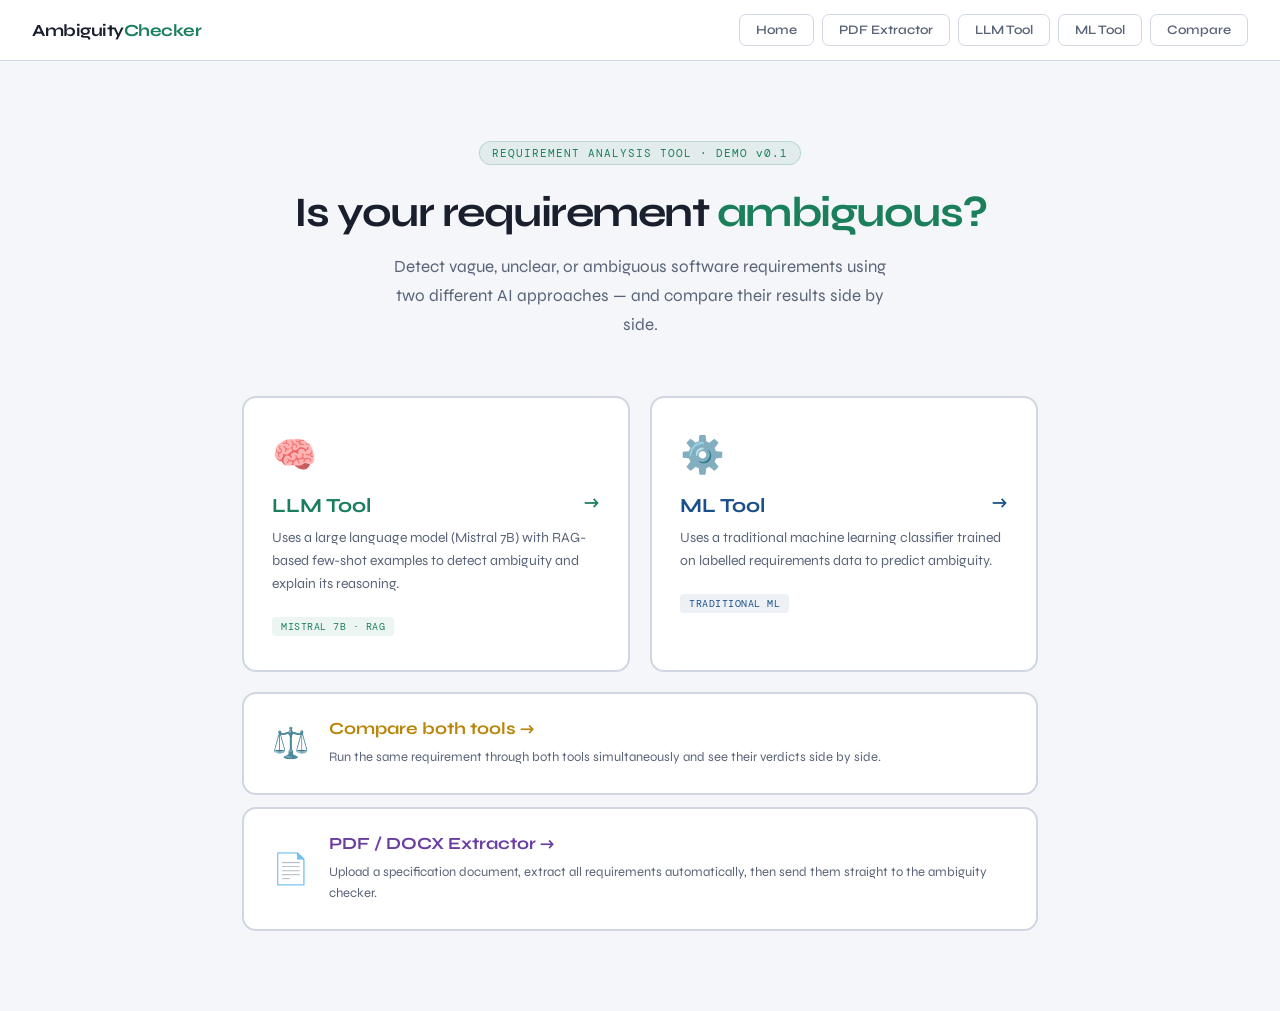
==== frontend/index.html @ d71d9131 "Initial commit: Add backend, frontend, requirements, and gitignore" ====
<!DOCTYPE html>
<html lang="en">
<head>
  <meta charset="UTF-8">
  <meta name="viewport" content="width=device-width, initial-scale=1.0">
  <title>Requirement Ambiguity Checker</title>
  <link href="https://fonts.googleapis.com/css2?family=DM+Mono:wght@400;500&family=Syne:wght@400;600;700&display=swap" rel="stylesheet">
  <link rel="stylesheet" href="style.css">
</head>
<body>

<!-- ═══════════════════════════════════════════════════
     NAV
════════════════════════════════════════════════════ -->
<nav>
  <div class="nav-brand" onclick="goTo('home')">Ambiguity<span>Checker</span></div>
  <div class="nav-links">
    <button class="nav-btn" id="nav-home"     onclick="goTo('home')">Home</button>
    <button class="nav-btn" id="nav-pipeline" onclick="goTo('pipeline')">PDF Extractor</button>
    <button class="nav-btn" id="nav-llm"      onclick="goTo('llm')">LLM Tool</button>
    <button class="nav-btn" id="nav-ml"       onclick="goTo('ml')">ML Tool</button>
    <button class="nav-btn" id="nav-compare"  onclick="goTo('compare')">Compare</button>
  </div>
</nav>

<!-- ═══════════════════════════════════════════════════
     HOME PAGE
════════════════════════════════════════════════════ -->
<div class="page active" id="page-home">
  <div class="home-wrap">
    <div class="home-badge">REQUIREMENT ANALYSIS TOOL · DEMO v0.1</div>
    <h1 class="home-title">Is your requirement <span>ambiguous?</span></h1>
    <p class="home-sub">Detect vague, unclear, or ambiguous software requirements using two different AI approaches — and compare their results side by side.</p>

    <div class="tool-cards">
      <div class="tool-card llm-card" onclick="goTo('llm')">
        <div class="card-icon">🧠</div>
        <div class="card-title">LLM Tool <span class="card-arrow">→</span></div>
        <p class="card-desc">Uses a large language model (Mistral 7B) with RAG-based few-shot examples to detect ambiguity and explain its reasoning.</p>
        <span class="card-tag">MISTRAL 7B · RAG</span>
      </div>
      <div class="tool-card ml-card" onclick="goTo('ml')">
        <div class="card-icon">⚙️</div>
        <div class="card-title">ML Tool <span class="card-arrow">→</span></div>
        <p class="card-desc">Uses a traditional machine learning classifier trained on labelled requirements data to predict ambiguity.</p>
        <span class="card-tag">TRADITIONAL ML</span>
      </div>
    </div>

    <div class="compare-card" onclick="goTo('compare')">
      <div class="compare-icon">⚖️</div>
      <div class="compare-text">
        <div class="card-title">Compare both tools →</div>
        <p class="card-desc">Run the same requirement through both tools simultaneously and see their verdicts side by side.</p>
      </div>
    </div>

    <div class="compare-card pipeline-home-card" onclick="goTo('pipeline')" style="margin-top:12px">
      <div class="compare-icon">📄</div>
      <div class="compare-text">
        <div class="card-title" style="color:var(--pipeline)">PDF / DOCX Extractor →</div>
        <p class="card-desc">Upload a specification document, extract all requirements automatically, then send them straight to the ambiguity checker.</p>
      </div>
    </div>
  </div>
</div>

<!-- ═══════════════════════════════════════════════════
     LLM TOOL PAGE
════════════════════════════════════════════════════ -->
<div class="page" id="page-llm">
  <div class="tool-wrap">
    <div class="tool-header">
      <div class="tool-title">
        🧠 LLM Tool
        <span class="tool-badge llm-badge">MISTRAL 7B · RAG</span>
      </div>
    </div>

    <div class="stats-row">
      <div class="stat-card"><div class="stat-label">Total checked</div><div class="stat-value" id="llm-stat-total">0</div></div>
      <div class="stat-card"><div class="stat-label">Ambiguous</div><div class="stat-value red" id="llm-stat-amb">0</div></div>
      <div class="stat-card"><div class="stat-label">Clear</div><div class="stat-value green" id="llm-stat-clear">0</div></div>
    </div>

    <div class="tabs">
      <button class="tab active" onclick="switchTab('llm','single')">// single check</button>
      <button class="tab"        onclick="switchTab('llm','batch')">// batch CSV</button>
    </div>

    <!-- Single -->
    <div id="llm-tab-single" class="tab-content active">
      <div class="main-grid">
        <div>
          <div class="panel">
            <div class="panel-header">// input requirement</div>
            <div class="input-area">
              <textarea id="llm-input" placeholder="e.g. The system should respond quickly to user inputs..."></textarea>
              <div class="btn-row">
                <button class="btn-primary" id="llm-check-btn" onclick="checkTool('llm')">Analyse</button>
                <button class="btn-secondary" onclick="clearTool('llm')">Clear</button>
              </div>
              <div class="hint">Ctrl+Enter to analyse</div>
            </div>
            <div class="loading-state" id="llm-loading"><span class="spinner"></span>Analysing with LLM...</div>
            <div class="error-msg"  id="llm-error"></div>
            <div class="result-box" id="llm-result"></div>
          </div>
        </div>
        <div class="panel">
          <div class="panel-header">// history</div>
          <div class="history-list" id="llm-history"><div class="empty-state">No checks yet.</div></div>
        </div>
      </div>
    </div>

    <!-- Batch -->
    <div id="llm-tab-batch" class="tab-content">
      <div class="panel">
        <div class="panel-header">// batch CSV analysis</div>
        <div class="drop-zone" id="llm-drop" onclick="document.getElementById('llm-csv-input').click()">
          <div class="drop-title">📄 Drop CSV file here</div>
          <div class="drop-sub">or click to browse</div>
          <input type="file" id="llm-csv-input" accept=".csv" style="display:none" onchange="handleCSV('llm', this.files[0])">
        </div>
        <div class="column-picker" id="llm-picker">
          <div class="picker-label">Select requirements column</div>
          <div class="picker-row">
            <select id="llm-col-select"></select>
            <button class="btn-primary" style="flex:0 0 auto" onclick="startBatch('llm')">Run batch</button>
            <button class="btn-secondary" onclick="resetCSV('llm')">Reset</button>
          </div>
        </div>
        <div class="csv-preview" id="llm-csv-preview"></div>
        <div class="error-msg"   id="llm-batch-error"></div>
        <div class="progress-wrap" id="llm-progress">
          <div class="progress-label"><span id="llm-prog-text">Processing...</span><span id="llm-prog-count">0/0</span></div>
          <div class="progress-track"><div class="progress-fill" id="llm-prog-fill"></div></div>
        </div>
        <div class="export-row" id="llm-export-row">
          <button class="btn-export" onclick="exportCSV('llm')">Export results CSV</button>
        </div>
        <div class="table-wrap" id="llm-table-wrap">
          <table class="results-table">
            <thead><tr><th>#</th><th>Requirement</th><th>Verdict</th><th>Confidence</th><th>Explanation</th></tr></thead>
            <tbody id="llm-tbody"></tbody>
          </table>
        </div>
      </div>
    </div>
  </div>
</div>

<!-- ═══════════════════════════════════════════════════
     ML TOOL PAGE
════════════════════════════════════════════════════ -->
<div class="page" id="page-ml">
  <div class="tool-wrap">
    <div class="tool-header">
      <div class="tool-title">
        ⚙️ ML Tool
        <span class="tool-badge ml-badge">TRADITIONAL ML</span>
      </div>
    </div>

    <div class="stats-row">
      <div class="stat-card"><div class="stat-label">Total checked</div><div class="stat-value" id="ml-stat-total">0</div></div>
      <div class="stat-card"><div class="stat-label">Ambiguous</div><div class="stat-value red" id="ml-stat-amb">0</div></div>
      <div class="stat-card"><div class="stat-label">Clear</div><div class="stat-value blue" id="ml-stat-clear">0</div></div>
    </div>

    <div class="tabs">
      <button class="tab active" onclick="switchTab('ml','single')">// single check</button>
      <button class="tab"        onclick="switchTab('ml','batch')">// batch CSV</button>
    </div>

    <!-- Single -->
    <div id="ml-tab-single" class="tab-content active">
      <div class="main-grid">
        <div>
          <div class="panel">
            <div class="panel-header">// input requirement</div>
            <div class="input-area">
              <textarea id="ml-input" placeholder="e.g. The system should respond quickly to user inputs..."></textarea>
              <div class="btn-row">
                <button class="btn-primary ml" id="ml-check-btn" onclick="checkTool('ml')">Analyse</button>
                <button class="btn-secondary" onclick="clearTool('ml')">Clear</button>
              </div>
              <div class="hint">Ctrl+Enter to analyse</div>
            </div>
            <div class="loading-state" id="ml-loading"><span class="spinner ml"></span>Analysing with ML model...</div>
            <div class="error-msg"  id="ml-error"></div>
            <div class="result-box" id="ml-result"></div>
          </div>
        </div>
        <div class="panel">
          <div class="panel-header">// history</div>
          <div class="history-list" id="ml-history"><div class="empty-state">No checks yet.</div></div>
        </div>
      </div>
    </div>

    <!-- Batch -->
    <div id="ml-tab-batch" class="tab-content">
      <div class="panel">
        <div class="panel-header">// batch CSV analysis</div>
        <div class="drop-zone ml-drop" id="ml-drop" onclick="document.getElementById('ml-csv-input').click()">
          <div class="drop-title">📄 Drop CSV file here</div>
          <div class="drop-sub">or click to browse</div>
          <input type="file" id="ml-csv-input" accept=".csv" style="display:none" onchange="handleCSV('ml', this.files[0])">
        </div>
        <div class="column-picker" id="ml-picker">
          <div class="picker-label">Select requirements column</div>
          <div class="picker-row">
            <select id="ml-col-select"></select>
            <button class="btn-primary ml" style="flex:0 0 auto" onclick="startBatch('ml')">Run batch</button>
            <button class="btn-secondary" onclick="resetCSV('ml')">Reset</button>
          </div>
        </div>
        <div class="csv-preview" id="ml-csv-preview"></div>
        <div class="error-msg"   id="ml-batch-error"></div>
        <div class="progress-wrap" id="ml-progress">
          <div class="progress-label"><span id="ml-prog-text">Processing...</span><span id="ml-prog-count">0/0</span></div>
          <div class="progress-track"><div class="progress-fill ml" id="ml-prog-fill"></div></div>
        </div>
        <div class="export-row" id="ml-export-row">
          <button class="btn-export" onclick="exportCSV('ml')">Export results CSV</button>
        </div>
        <div class="table-wrap" id="ml-table-wrap">
          <table class="results-table">
            <thead><tr><th>#</th><th>Requirement</th><th>Verdict</th><th>Confidence</th><th>Explanation</th></tr></thead>
            <tbody id="ml-tbody"></tbody>
          </table>
        </div>
      </div>
    </div>
  </div>
</div>

<!-- ═══════════════════════════════════════════════════
     COMPARE PAGE
════════════════════════════════════════════════════ -->
<div class="page" id="page-compare">
  <div class="compare-wrap">
    <div class="compare-header">
      <div class="compare-title">⚖️ Compare Tools</div>
      <div class="compare-sub">Run the same requirement through both tools and see results side by side.</div>
    </div>

    <!-- Tabs -->
    <div class="tabs">
      <button class="tab active" onclick="switchCompareTab('single')">// single check</button>
      <button class="tab"        onclick="switchCompareTab('batch')">// batch CSV</button>
    </div>

    <!-- Single tab -->
    <div id="compare-tab-single" class="tab-content active">
      <div class="compare-input-box">
        <textarea id="compare-input" placeholder="Type a requirement to analyse with both tools..."></textarea>
        <div class="btn-row" style="margin-top:12px">
          <button class="btn-primary" id="compare-btn" onclick="runCompare()" style="max-width:200px">Run both tools</button>
          <button class="btn-secondary" onclick="clearCompare()">Clear</button>
        </div>
      </div>

      <div class="agree-badge" id="agree-badge"></div>

      <div class="compare-grid">
        <div class="compare-panel llm-panel">
          <div class="compare-panel-header">
            <span>🧠</span>
            <span class="compare-panel-title llm">LLM Tool</span>
            <span class="tool-badge llm-badge" style="margin-left:auto">MISTRAL 7B</span>
          </div>
          <div class="compare-result" id="compare-llm-result">
            <div class="compare-empty">Result will appear here</div>
          </div>
        </div>
        <div class="compare-panel ml-panel">
          <div class="compare-panel-header">
            <span>⚙️</span>
            <span class="compare-panel-title ml">ML Tool</span>
            <span class="tool-badge ml-badge" style="margin-left:auto">TRADITIONAL ML</span>
          </div>
          <div class="compare-result" id="compare-ml-result">
            <div class="compare-empty">Result will appear here</div>
          </div>
        </div>
      </div>
    </div>

    <!-- Batch tab -->
    <div id="compare-tab-batch" class="tab-content">
      <div class="panel">
        <div class="panel-header">// batch CSV — both tools</div>

        <div class="drop-zone" id="compare-drop" onclick="document.getElementById('compare-csv-input').click()">
          <div class="drop-title">📄 Drop CSV file here</div>
          <div class="drop-sub">Each row will be analysed by both LLM and ML tool simultaneously</div>
          <input type="file" id="compare-csv-input" accept=".csv" style="display:none" onchange="handleCompareCSV(this.files[0])">
        </div>

        <div class="column-picker" id="compare-picker">
          <div class="picker-label">Select requirements column</div>
          <div class="picker-row">
            <select id="compare-col-select"></select>
            <button class="btn-primary" style="flex:0 0 auto" onclick="startCompareBatch()">Run batch</button>
            <button class="btn-secondary" onclick="resetCompareCSV()">Reset</button>
          </div>
        </div>

        <div class="csv-preview" id="compare-csv-preview"></div>
        <div class="error-msg"   id="compare-batch-error"></div>

        <div class="progress-wrap" id="compare-progress">
          <div class="progress-label">
            <span id="compare-prog-text">Processing...</span>
            <span id="compare-prog-count">0/0</span>
          </div>
          <div class="progress-track"><div class="progress-fill" id="compare-prog-fill"></div></div>
        </div>

        <div class="export-row" id="compare-export-row">
          <button class="btn-export" onclick="exportCompareCSV()">Export comparison CSV</button>
        </div>

        <div class="table-wrap" id="compare-table-wrap">
          <table class="results-table">
            <thead>
              <tr>
                <th>#</th>
                <th>Requirement</th>
                <th>🧠 LLM Verdict</th>
                <th>LLM Conf.</th>
                <th>⚙️ ML Verdict</th>
                <th>ML Conf.</th>
                <th>Agreement</th>
              </tr>
            </thead>
            <tbody id="compare-tbody"></tbody>
          </table>
        </div>
      </div>
    </div>

  </div>
</div>

<!-- ═══════════════════════════════════════════════════
     PIPELINE PAGE
════════════════════════════════════════════════════ -->
<div class="page" id="page-pipeline">
  <div class="tool-wrap">

    <div class="tool-header">
      <div class="tool-title">
        📄 PDF Extractor
        <span class="tool-badge pipeline-badge">PDF · DOCX</span>
      </div>
      <div class="tool-sub">Upload a specification document — the tool extracts all sentences and identifies which are requirements. Send them directly to the ambiguity checker.</div>
    </div>

    <!-- Stats (populated by JS) -->
    <div class="stats-row" id="pipeline-stats-row" style="display:none">
      <div class="stat-card"><div class="stat-label">Total sentences</div><div class="stat-value" id="pipeline-stat-total">0</div></div>
      <div class="stat-card"><div class="stat-label">Requirements</div><div class="stat-value" style="color:var(--pipeline)" id="pipeline-stat-req">0</div></div>
      <div class="stat-card"><div class="stat-label">Non-requirements</div><div class="stat-value" id="pipeline-stat-nonreq">0</div></div>
    </div>

    <div class="panel">
      <div class="panel-header">// upload document</div>

      <div class="drop-zone pipeline-drop" id="pipeline-drop"
           onclick="document.getElementById('pipeline-file-input').click()">
        <div class="drop-title">📄 Drop a PDF or DOCX here</div>
        <div class="drop-sub">or click to browse</div>
        <input type="file" id="pipeline-file-input" accept=".pdf,.docx"
               style="display:none" onchange="handlePipelineFile(this.files[0])">
      </div>

      <div class="csv-preview" id="pipeline-file-info"></div>
      <div class="error-msg"   id="pipeline-error"></div>

      <div class="input-area" id="pipeline-controls" style="display:none;padding-top:0">
        <div class="btn-row">
          <button class="btn-primary pipeline-btn" id="pipeline-run-btn" onclick="runPipeline()">
            Extract Requirements
          </button>
          <button class="btn-secondary" onclick="resetPipeline()">Clear</button>
        </div>
      </div>

      <!-- Progress -->
      <div class="progress-wrap" id="pipeline-progress">
        <div class="progress-label">
          <span id="pipeline-prog-text">Extracting...</span>
        </div>
        <div class="progress-track">
          <div class="progress-fill pipeline-fill" id="pipeline-prog-fill" style="width:0%"></div>
        </div>
      </div>
    </div>

    <!-- Results (hidden until extraction done) -->
    <div id="pipeline-results-wrap" style="display:none">

      <!-- Filter tabs reusing existing .tabs/.tab classes -->
      <div class="tabs" style="margin-top:16px">
        <button class="tab active" id="pipeline-filter-all"
                onclick="setPipelineFilter('all')">// all sentences</button>
        <button class="tab" id="pipeline-filter-req"
                onclick="setPipelineFilter('req')">// requirements only</button>
        <button class="tab" id="pipeline-filter-nonreq"
                onclick="setPipelineFilter('nonreq')">// non-requirements only</button>
      </div>

      <div class="panel">
        <div class="panel-header" id="pipeline-req-count-label">// results</div>
        <div class="table-wrap visible" id="pipeline-table-wrap">
          <table class="results-table">
            <thead>
              <tr>
                <th>#</th>
                <th>Sentence</th>
                <th>Classification</th>
                <th>Confidence</th>
              </tr>
            </thead>
            <tbody id="pipeline-tbody"></tbody>
          </table>
        </div>
      </div>

      <!-- Send to / export row -->
      <div class="export-row" id="pipeline-export-row" style="display:flex;align-items:center;justify-content:space-between;flex-wrap:wrap;gap:10px">
        <span id="pipeline-send-label" class="csv-preview" style="margin:0"></span>
        <div style="display:flex;gap:8px;flex-wrap:wrap;align-items:center">
          <span style="font-family:var(--font-mono);font-size:11px;color:var(--muted)">Check for ambiguity →</span>
          <button class="btn-export" onclick="exportPipelineCSV()">⬇ Export CSV</button>
          <button class="btn-primary"            onclick="sendToAmbiguity('llm')">LLM Tool</button>
          <button class="btn-primary ml"         onclick="sendToAmbiguity('ml')">ML Tool</button>
          <button class="btn-primary pipeline-compare-btn" onclick="sendToAmbiguity('compare')">Compare</button>
        </div>
      </div>

    </div>
  </div>
</div>

<script src="app.js"></script>
</body>
</html>
---- frontend/style.css ----
/* ═══════════════════════════════════════════════════
   VARIABLES & RESET
════════════════════════════════════════════════════ */
*, *::before, *::after { box-sizing: border-box; margin: 0; padding: 0; }

:root {
  --bg:       #f4f6f9;
  --surface:  #ffffff;
  --surface2: #eef1f5;
  --border:   #d0d7e3;
  --accent:   #cc3333;   /* ambiguous red */
  --llm:      #1a7f5a;   /* green */
  --ml:       #1a4f8a;   /* blue */
  --amber:    #b8860b;
  --text:     #1a1f2e;
  --muted:    #5a6478;
  --pipeline: #6b3fa0;
  --font-head: 'Syne', sans-serif;
  --font-mono: 'DM Mono', monospace;
}

body {
  background: var(--bg);
  color: var(--text);
  font-family: var(--font-head);
  font-size: 16px;
  min-height: 100vh;
}

/* ═══════════════════════════════════════════════════
   PAGE ROUTING
════════════════════════════════════════════════════ */
.page         { display: none; min-height: 100vh; }
.page.active  { display: block; }

/* ═══════════════════════════════════════════════════
   NAV
════════════════════════════════════════════════════ */
nav {
  background: var(--surface);
  border-bottom: 1px solid var(--border);
  padding: 14px 32px;
  display: flex;
  align-items: center;
  justify-content: space-between;
  position: sticky;
  top: 0;
  z-index: 100;
}

.nav-brand {
  font-size: 17px;
  font-weight: 700;
  letter-spacing: -0.5px;
  cursor: pointer;
}
.nav-brand span { color: var(--llm); }

.nav-links { display: flex; gap: 8px; }

.nav-btn {
  font-family: var(--font-head);
  font-size: 13px;
  font-weight: 600;
  border: 1px solid var(--border);
  border-radius: 7px;
  background: transparent;
  color: var(--muted);
  padding: 7px 16px;
  cursor: pointer;
  transition: all 0.15s;
}
.nav-btn:hover       { background: var(--surface2); color: var(--text); }
.nav-btn.active-nav  { background: var(--text); color: var(--surface); border-color: var(--text); }

/* ═══════════════════════════════════════════════════
   HOME PAGE
════════════════════════════════════════════════════ */
.home-wrap {
  max-width: 860px;
  margin: 0 auto;
  padding: 80px 32px;
  text-align: center;
}

.home-badge {
  font-family: var(--font-mono);
  font-size: 11px;
  color: var(--llm);
  background: rgba(26,127,90,0.08);
  border: 1px solid rgba(26,127,90,0.2);
  padding: 4px 12px;
  border-radius: 20px;
  display: inline-block;
  margin-bottom: 24px;
  letter-spacing: 1px;
}

.home-title {
  font-size: 42px;
  font-weight: 700;
  letter-spacing: -1.5px;
  line-height: 1.15;
  margin-bottom: 16px;
}
.home-title span { color: var(--llm); }

.home-sub {
  font-size: 17px;
  color: var(--muted);
  max-width: 520px;
  margin: 0 auto 56px;
  line-height: 1.7;
}

.tool-cards {
  display: grid;
  grid-template-columns: 1fr 1fr;
  gap: 20px;
  margin-bottom: 20px;
}

.tool-card {
  background: var(--surface);
  border: 2px solid var(--border);
  border-radius: 14px;
  padding: 36px 28px;
  cursor: pointer;
  text-align: left;
  transition: border-color 0.2s, transform 0.15s, box-shadow 0.2s;
}
.tool-card:hover              { transform: translateY(-3px); box-shadow: 0 8px 32px rgba(0,0,0,0.08); }
.tool-card.llm-card:hover     { border-color: var(--llm); }
.tool-card.ml-card:hover      { border-color: var(--ml); }

.card-icon  { font-size: 36px; margin-bottom: 16px; }
.card-title { font-size: 20px; font-weight: 700; margin-bottom: 8px; }
.card-arrow { float: right; font-size: 18px; margin-top: -2px; }

.llm-card .card-title { color: var(--llm); }
.ml-card  .card-title { color: var(--ml); }

.card-desc {
  font-size: 14px;
  color: var(--muted);
  line-height: 1.65;
  margin-bottom: 20px;
}

.card-tag {
  font-family: var(--font-mono);
  font-size: 10px;
  padding: 3px 9px;
  border-radius: 4px;
  letter-spacing: 0.5px;
}
.llm-card .card-tag { background: rgba(26,127,90,0.08);  color: var(--llm); }
.ml-card  .card-tag { background: rgba(26,79,138,0.08);   color: var(--ml);  }

.compare-card {
  background: var(--surface);
  border: 2px solid var(--border);
  border-radius: 14px;
  padding: 24px 28px;
  cursor: pointer;
  display: flex;
  align-items: center;
  gap: 20px;
  text-align: left;
  transition: border-color 0.2s, transform 0.15s, box-shadow 0.2s;
}
.compare-card:hover { transform: translateY(-2px); box-shadow: 0 8px 32px rgba(0,0,0,0.08); border-color: var(--amber); }
.compare-card .card-title { color: var(--amber); font-size: 17px; }
.compare-card .card-desc  { margin-bottom: 0; font-size: 13px; }
.compare-icon { font-size: 30px; }

/* ═══════════════════════════════════════════════════
   TOOL PAGES — SHARED LAYOUT
════════════════════════════════════════════════════ */
.tool-wrap {
  max-width: 1100px;
  margin: 0 auto;
  padding: 32px;
}

.tool-header   { margin-bottom: 28px; }
.tool-title    { font-size: 24px; font-weight: 700; letter-spacing: -0.5px; display: flex; align-items: center; gap: 10px; }

.tool-badge  { font-family: var(--font-mono); font-size: 10px; padding: 3px 10px; border-radius: 4px; letter-spacing: 0.5px; font-weight: 500; }
.llm-badge   { background: rgba(26,127,90,0.1);  color: var(--llm); border: 1px solid rgba(26,127,90,0.2); }
.ml-badge    { background: rgba(26,79,138,0.1);  color: var(--ml);  border: 1px solid rgba(26,79,138,0.2); }

/* Stats */
.stats-row { display: grid; grid-template-columns: repeat(3, 1fr); gap: 12px; margin-bottom: 20px; }

.stat-card  { background: var(--surface); border: 1px solid var(--border); border-radius: 10px; padding: 16px 20px; }
.stat-label { font-family: var(--font-mono); font-size: 10px; color: var(--muted); text-transform: uppercase; letter-spacing: 1px; margin-bottom: 6px; }
.stat-value { font-size: 30px; font-weight: 700; letter-spacing: -1px; }
.stat-value.green { color: var(--llm); }
.stat-value.red   { color: var(--accent); }
.stat-value.blue  { color: var(--ml); }

/* Tabs */
.tabs { display: flex; margin-bottom: 16px; background: var(--surface); border: 1px solid var(--border); border-radius: 10px; overflow: hidden; }

.tab {
  flex: 1;
  padding: 12px 20px;
  font-family: var(--font-mono);
  font-size: 11px;
  text-transform: uppercase;
  letter-spacing: 1px;
  color: var(--muted);
  cursor: pointer;
  text-align: center;
  border: none;
  background: transparent;
  transition: background 0.15s, color 0.15s;
}
.tab.active { background: var(--surface2); color: var(--text); font-weight: 500; }

.tab-content        { display: none; }
.tab-content.active { display: block; }

/* Grid & Panels */
.main-grid { display: grid; grid-template-columns: 1fr 300px; gap: 16px; align-items: start; }

.panel        { background: var(--surface); border: 1px solid var(--border); border-radius: 10px; overflow: hidden; }
.panel-header { padding: 13px 20px; border-bottom: 1px solid var(--border); font-family: var(--font-mono); font-size: 11px; color: var(--muted); text-transform: uppercase; letter-spacing: 1px; }
.input-area   { padding: 20px; }

/* Textarea */
textarea {
  width: 100%;
  background: var(--surface2);
  border: 1px solid var(--border);
  border-radius: 8px;
  color: var(--text);
  font-family: var(--font-head);
  font-size: 17px;
  padding: 14px 16px;
  resize: vertical;
  min-height: 110px;
  outline: none;
  transition: border-color 0.2s;
  line-height: 1.6;
}
textarea:focus       { border-color: var(--llm); }
textarea::placeholder { color: var(--muted); }

/* Buttons */
.btn-row { display: flex; gap: 10px; margin-top: 12px; }

button {
  font-family: var(--font-head);
  font-size: 14px;
  font-weight: 600;
  border: none;
  border-radius: 8px;
  cursor: pointer;
  padding: 10px 22px;
  transition: all 0.15s;
}
button:active { transform: scale(0.97); }

.btn-primary           { background: var(--llm); color: #fff; flex: 1; }
.btn-primary.ml        { background: var(--ml); }
.btn-primary:disabled  { opacity: 0.5; cursor: not-allowed; }
.btn-secondary         { background: var(--surface2); color: var(--muted); border: 1px solid var(--border); }
.btn-export            { background: var(--surface2); color: var(--muted); border: 1px solid var(--border); font-size: 12px; padding: 7px 14px; flex: 0 0 auto; }

.hint { font-family: var(--font-mono); font-size: 10px; color: var(--muted); margin-top: 8px; }

/* Result box */
.result-box         { margin: 0 20px 20px; background: var(--surface2); border: 1px solid var(--border); border-radius: 8px; padding: 16px; display: none; }
.result-box.visible { display: block; }

.verdict-pill          { display: inline-block; font-family: var(--font-mono); font-size: 12px; font-weight: 500; padding: 4px 12px; border-radius: 20px; margin-bottom: 12px; letter-spacing: 0.5px; }
.verdict-pill.ambiguous { background: rgba(204,51,51,0.1);  color: var(--accent); border: 1px solid rgba(204,51,51,0.25); }
.verdict-pill.clear     { background: rgba(26,127,90,0.1);  color: var(--llm);    border: 1px solid rgba(26,127,90,0.25); }

.conf-label { font-family: var(--font-mono); font-size: 10px; color: var(--muted); display: flex; justify-content: space-between; margin-bottom: 5px; }
.conf-track { height: 5px; background: var(--border); border-radius: 3px; overflow: hidden; margin-bottom: 12px; }
.conf-fill            { height: 100%; border-radius: 3px; background: var(--llm); transition: width 0.5s ease; }
.conf-fill.ambiguous  { background: var(--accent); }
.conf-fill.ml         { background: var(--ml); }

.section-label { font-family: var(--font-mono); font-size: 10px; color: var(--muted); text-transform: uppercase; letter-spacing: 1px; margin-bottom: 6px; margin-top: 12px; }

.rewrite-box {
  background: rgba(26,127,90,0.05);
  border: 1px solid rgba(26,127,90,0.15);
  border-radius: 6px;
  padding: 10px 12px;
  font-size: 14px;
  color: var(--text);
  line-height: 1.6;
  margin-top: 4px;
}

/* Loading */
.loading-state         { text-align: center; padding: 20px; font-family: var(--font-mono); font-size: 12px; color: var(--muted); display: none; }
.loading-state.visible { display: block; }

.spinner    { display: inline-block; width: 16px; height: 16px; border: 2px solid var(--border); border-top-color: var(--llm); border-radius: 50%; animation: spin 0.8s linear infinite; vertical-align: middle; margin-right: 8px; }
.spinner.ml { border-top-color: var(--ml); }
@keyframes spin { to { transform: rotate(360deg); } }

/* Error */
.error-msg         { font-family: var(--font-mono); font-size: 12px; color: var(--accent); padding: 10px 16px; background: rgba(204,51,51,0.05); border: 1px solid rgba(204,51,51,0.2); border-radius: 6px; margin: 0 20px 16px; display: none; line-height: 1.5; white-space: pre-line; }
.error-msg.visible { display: block; }

/* History */
.history-list { padding: 12px; display: flex; flex-direction: column; gap: 8px; max-height: 480px; overflow-y: auto; }
.history-list::-webkit-scrollbar       { width: 4px; }
.history-list::-webkit-scrollbar-thumb { background: var(--border); border-radius: 2px; }

.history-item       { background: var(--surface2); border: 1px solid var(--border); border-radius: 8px; padding: 12px; cursor: pointer; transition: border-color 0.15s; }
.history-item:hover { border-color: var(--llm); }

.h-text { font-size: 12px; color: var(--text); margin-bottom: 6px; line-height: 1.4; display: -webkit-box; -webkit-line-clamp: 2; -webkit-box-orient: vertical; overflow: hidden; }
.history-meta { display: flex; align-items: center; justify-content: space-between; }

.h-pill          { font-family: var(--font-mono); font-size: 10px; padding: 2px 7px; border-radius: 3px; font-weight: 500; }
.h-pill.ambiguous { background: rgba(204,51,51,0.1); color: var(--accent); }
.h-pill.clear     { background: rgba(26,127,90,0.1); color: var(--llm); }
.h-time           { font-family: var(--font-mono); font-size: 10px; color: var(--muted); }

.empty-state { text-align: center; padding: 32px 16px; font-family: var(--font-mono); font-size: 11px; color: var(--muted); line-height: 1.8; }

/* ═══════════════════════════════════════════════════
   CSV BATCH
════════════════════════════════════════════════════ */
.drop-zone {
  border: 2px dashed var(--border);
  border-radius: 10px;
  padding: 40px 20px;
  text-align: center;
  cursor: pointer;
  background: var(--surface2);
  margin: 20px;
  transition: all 0.2s;
}
.drop-zone:hover, .drop-zone.dragover         { border-color: var(--llm); background: rgba(26,127,90,0.03); }
.drop-zone.ml-drop:hover,
.drop-zone.ml-drop.dragover                   { border-color: var(--ml);  background: rgba(26,79,138,0.03); }

.drop-title { font-size: 15px; font-weight: 600; margin-bottom: 6px; }
.drop-sub   { font-family: var(--font-mono); font-size: 11px; color: var(--muted); }

.column-picker         { margin: 0 20px 20px; padding: 16px; background: var(--surface2); border: 1px solid var(--border); border-radius: 8px; display: none; }
.column-picker.visible { display: block; }
.picker-label { font-family: var(--font-mono); font-size: 10px; color: var(--muted); text-transform: uppercase; letter-spacing: 1px; margin-bottom: 8px; }
.picker-row   { display: flex; gap: 10px; align-items: center; }

select { background: var(--surface); border: 1px solid var(--border); color: var(--text); font-family: var(--font-mono); font-size: 13px; padding: 8px 12px; border-radius: 6px; outline: none; flex: 1; cursor: pointer; }
select:focus { border-color: var(--llm); }

.csv-preview { margin: 0 20px 12px; font-family: var(--font-mono); font-size: 11px; color: var(--muted); }

.progress-wrap         { margin: 0 20px 16px; display: none; }
.progress-wrap.visible { display: block; }
.progress-label { font-family: var(--font-mono); font-size: 11px; color: var(--muted); display: flex; justify-content: space-between; margin-bottom: 6px; }
.progress-track { height: 6px; background: var(--border); border-radius: 3px; overflow: hidden; }
.progress-fill    { height: 100%; border-radius: 3px; background: var(--llm); transition: width 0.3s ease; width: 0%; }
.progress-fill.ml { background: var(--ml); }

.export-row { display: none; justify-content: flex-end; gap: 8px; margin: 0 20px 16px; }

.table-wrap         { margin: 0 20px 20px; overflow-x: auto; display: none; max-height: 400px; overflow-y: auto; }
.table-wrap.visible { display: block; }
.table-wrap::-webkit-scrollbar       { width: 4px; height: 4px; }
.table-wrap::-webkit-scrollbar-thumb { background: var(--border); border-radius: 2px; }

.results-table { width: 100%; border-collapse: collapse; font-size: 13px; }
.results-table th { font-family: var(--font-mono); font-size: 10px; text-transform: uppercase; letter-spacing: 1px; color: var(--muted); padding: 10px 12px; text-align: left; border-bottom: 1px solid var(--border); white-space: nowrap; position: sticky; top: 0; background: var(--surface); }
.results-table td { padding: 10px 12px; border-bottom: 1px solid var(--border); vertical-align: top; line-height: 1.5; }
.results-table tr:last-child td { border-bottom: none; }
.results-table tr:hover td      { background: var(--surface2); }

.tbl-pill          { font-family: var(--font-mono); font-size: 10px; padding: 2px 8px; border-radius: 3px; white-space: nowrap; }
.tbl-pill.ambiguous { background: rgba(204,51,51,0.1); color: var(--accent); }
.tbl-pill.clear     { background: rgba(26,127,90,0.1); color: var(--llm); }
.tbl-req  { max-width: 200px; color: var(--text); }
.tbl-conf { font-family: var(--font-mono); font-size: 11px; color: var(--muted); white-space: nowrap; }

/* ═══════════════════════════════════════════════════
   COMPARE PAGE
════════════════════════════════════════════════════ */
.compare-wrap   { max-width: 1100px; margin: 0 auto; padding: 32px; }
.compare-header { margin-bottom: 28px; }
.compare-title  { font-size: 24px; font-weight: 700; letter-spacing: -0.5px; margin-bottom: 6px; }
.compare-sub    { font-size: 14px; color: var(--muted); }

.compare-input-box {
  background: var(--surface);
  border: 1px solid var(--border);
  border-radius: 10px;
  padding: 20px;
  margin-bottom: 20px;
}
.compare-input-box textarea { min-height: 80px; }

.agree-badge         { text-align: center; padding: 14px; margin-bottom: 16px; border-radius: 8px; font-weight: 600; font-size: 14px; display: none; }
.agree-badge.visible { display: block; }
.agree-badge.agree    { background: rgba(26,127,90,0.08);  color: var(--llm);   border: 1px solid rgba(26,127,90,0.2); }
.agree-badge.disagree { background: rgba(184,134,11,0.08); color: var(--amber); border: 1px solid rgba(184,134,11,0.2); }

.compare-grid { display: grid; grid-template-columns: 1fr 1fr; gap: 16px; }

.compare-panel        { background: var(--surface); border: 2px solid var(--border); border-radius: 10px; overflow: hidden; }
.compare-panel.llm-panel { border-color: rgba(26,127,90,0.3); }
.compare-panel.ml-panel  { border-color: rgba(26,79,138,0.3);  }

.compare-panel-header { padding: 14px 20px; border-bottom: 1px solid var(--border); display: flex; align-items: center; gap: 10px; }
.compare-panel-title      { font-weight: 700; font-size: 15px; }
.compare-panel-title.llm  { color: var(--llm); }
.compare-panel-title.ml   { color: var(--ml);  }

.compare-result { padding: 20px; min-height: 160px; }
.compare-empty  { font-family: var(--font-mono); font-size: 11px; color: var(--muted); text-align: center; padding: 40px 20px; }

/* ═══════════════════════════════════════════════════
   UTILITY + PIPELINE PAGE
════════════════════════════════════════════════════ */

/* Generic hidden utility — used by pipeline page */
.hidden { display: none; }

/* Pipeline accent colour (purple — distinct from LLM green and ML blue) */
.btn-primary.pipeline    { background: var(--pipeline); }
.progress-fill.pipeline  { background: var(--pipeline); }
.pipeline-panel          { border-color: rgba(100,53,180,0.3); }

/* ═══════════════════════════════════════════════════
   PIPELINE PAGE — additional styles
════════════════════════════════════════════════════ */

/* Tool subtitle line under the title */
.tool-sub {
  font-size: 14px;
  color: var(--muted);
  margin-top: 6px;
  font-family: var(--font-head);
}

/* Pipeline badge */
.pipeline-badge {
  background: rgba(107,63,160,0.1);
  color: var(--pipeline);
  border: 1px solid rgba(107,63,160,0.25);
}

/* Pipeline drop zone hover */
.drop-zone.pipeline-drop:hover,
.drop-zone.pipeline-drop.dragover {
  border-color: var(--pipeline);
  background: rgba(107,63,160,0.03);
}

/* Pipeline primary buttons */
.btn-primary.pipeline-btn          { background: var(--pipeline); }
.btn-primary.pipeline-compare-btn  { background: var(--pipeline); }

/* Pipeline progress bar fill */
.progress-fill.pipeline-fill { background: var(--pipeline); }

/* Pipeline home card hover */
.compare-card.pipeline-home-card:hover { border-color: var(--pipeline); }
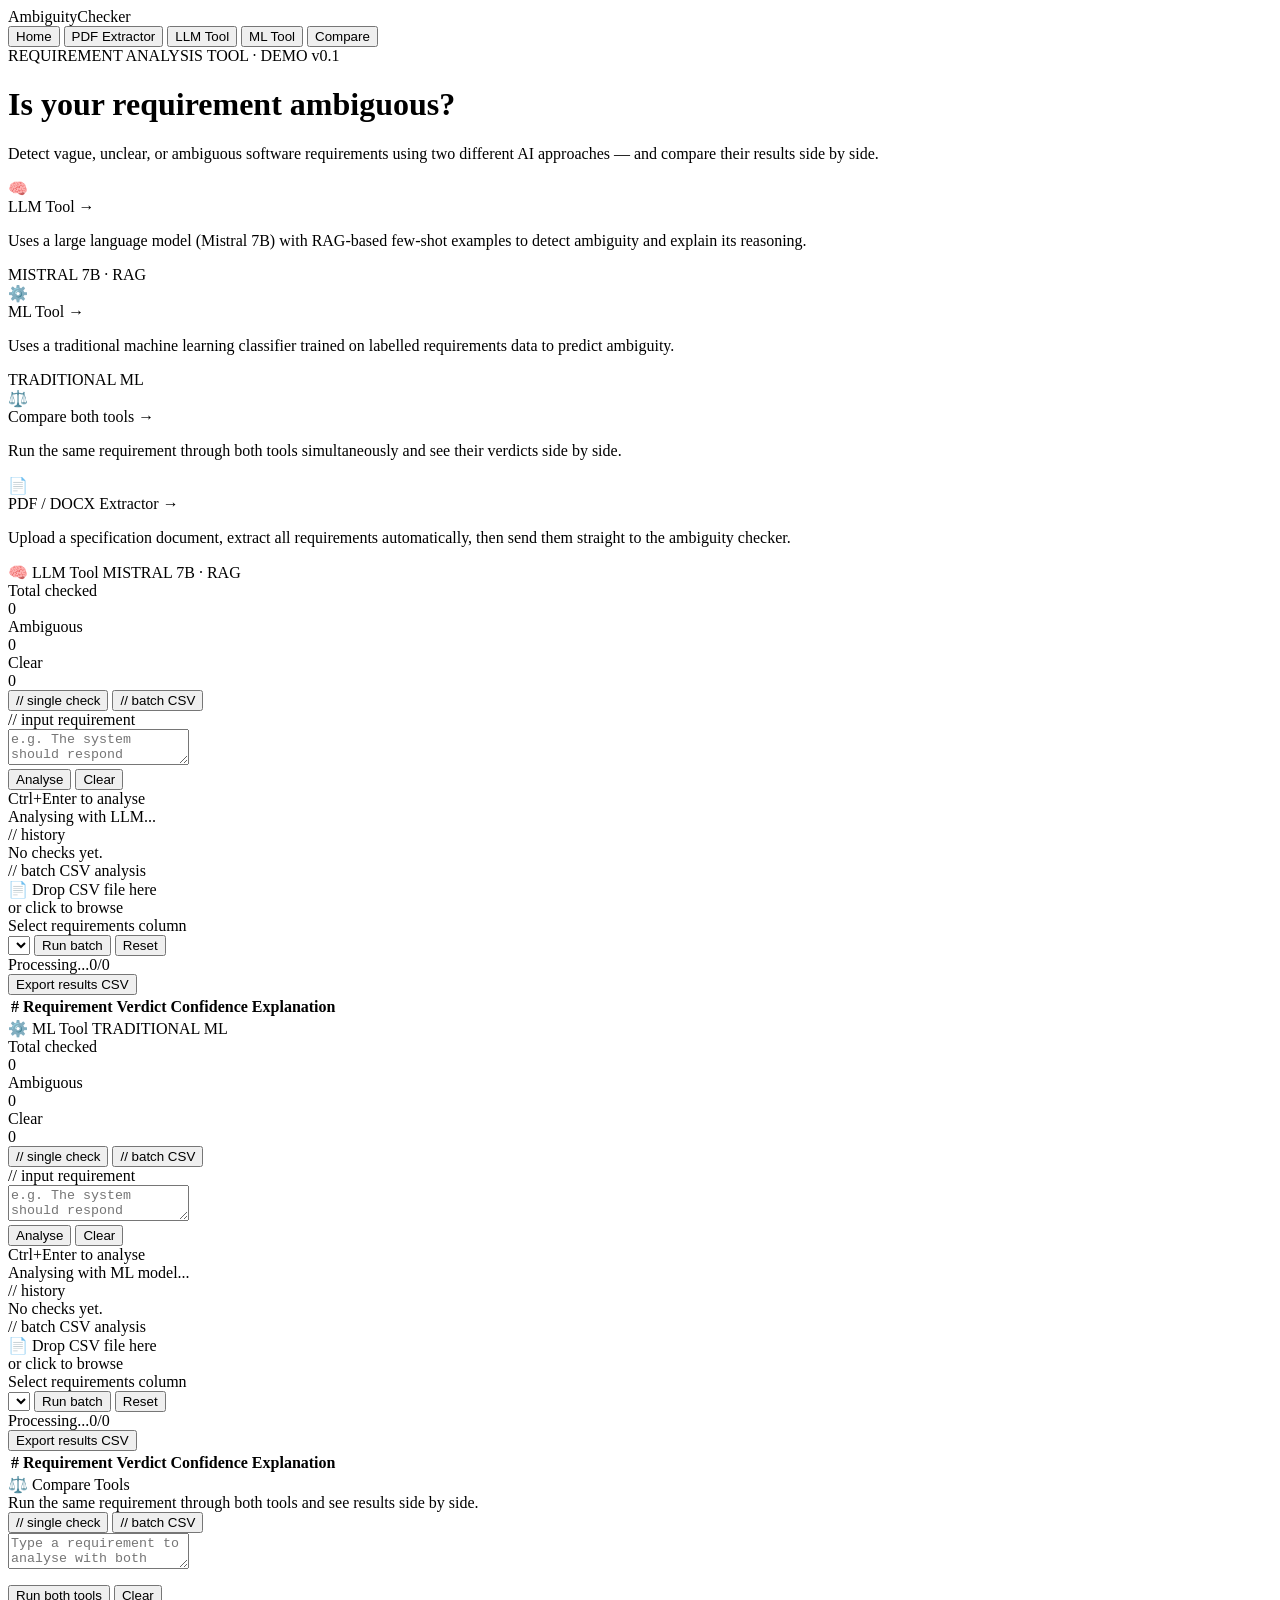
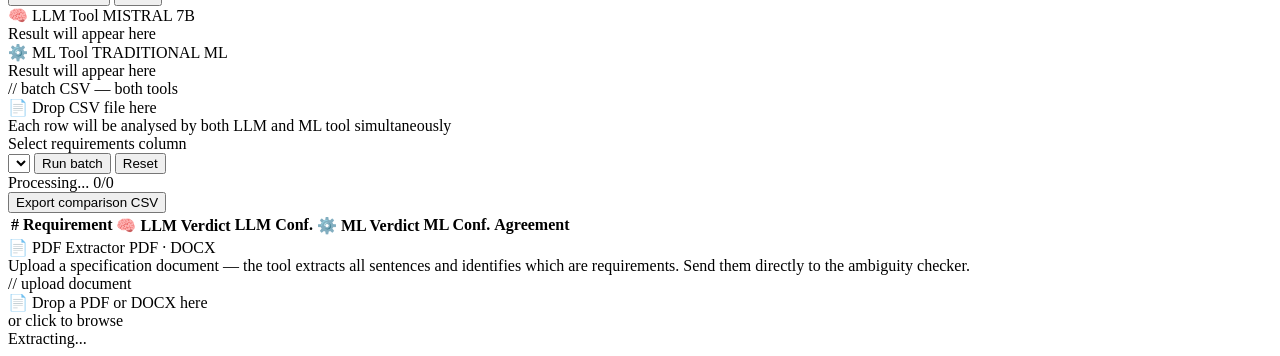
==== commit 9009d840: "Serve frontend from root and configure static assets" ====
--- a/frontend/index.html
+++ b/frontend/index.html
@@ -5,7 +5,7 @@
   <meta name="viewport" content="width=device-width, initial-scale=1.0">
   <title>Requirement Ambiguity Checker</title>
   <link href="https://fonts.googleapis.com/css2?family=DM+Mono:wght@400;500&family=Syne:wght@400;600;700&display=swap" rel="stylesheet">
-  <link rel="stylesheet" href="style.css">
+  <link rel="stylesheet" href="/static/style.css">
 </head>
 <body>
 
@@ -447,6 +447,6 @@
   </div>
 </div>
 
-<script src="app.js"></script>
+<script src="/static/app.js"></script>
 </body>
 </html>
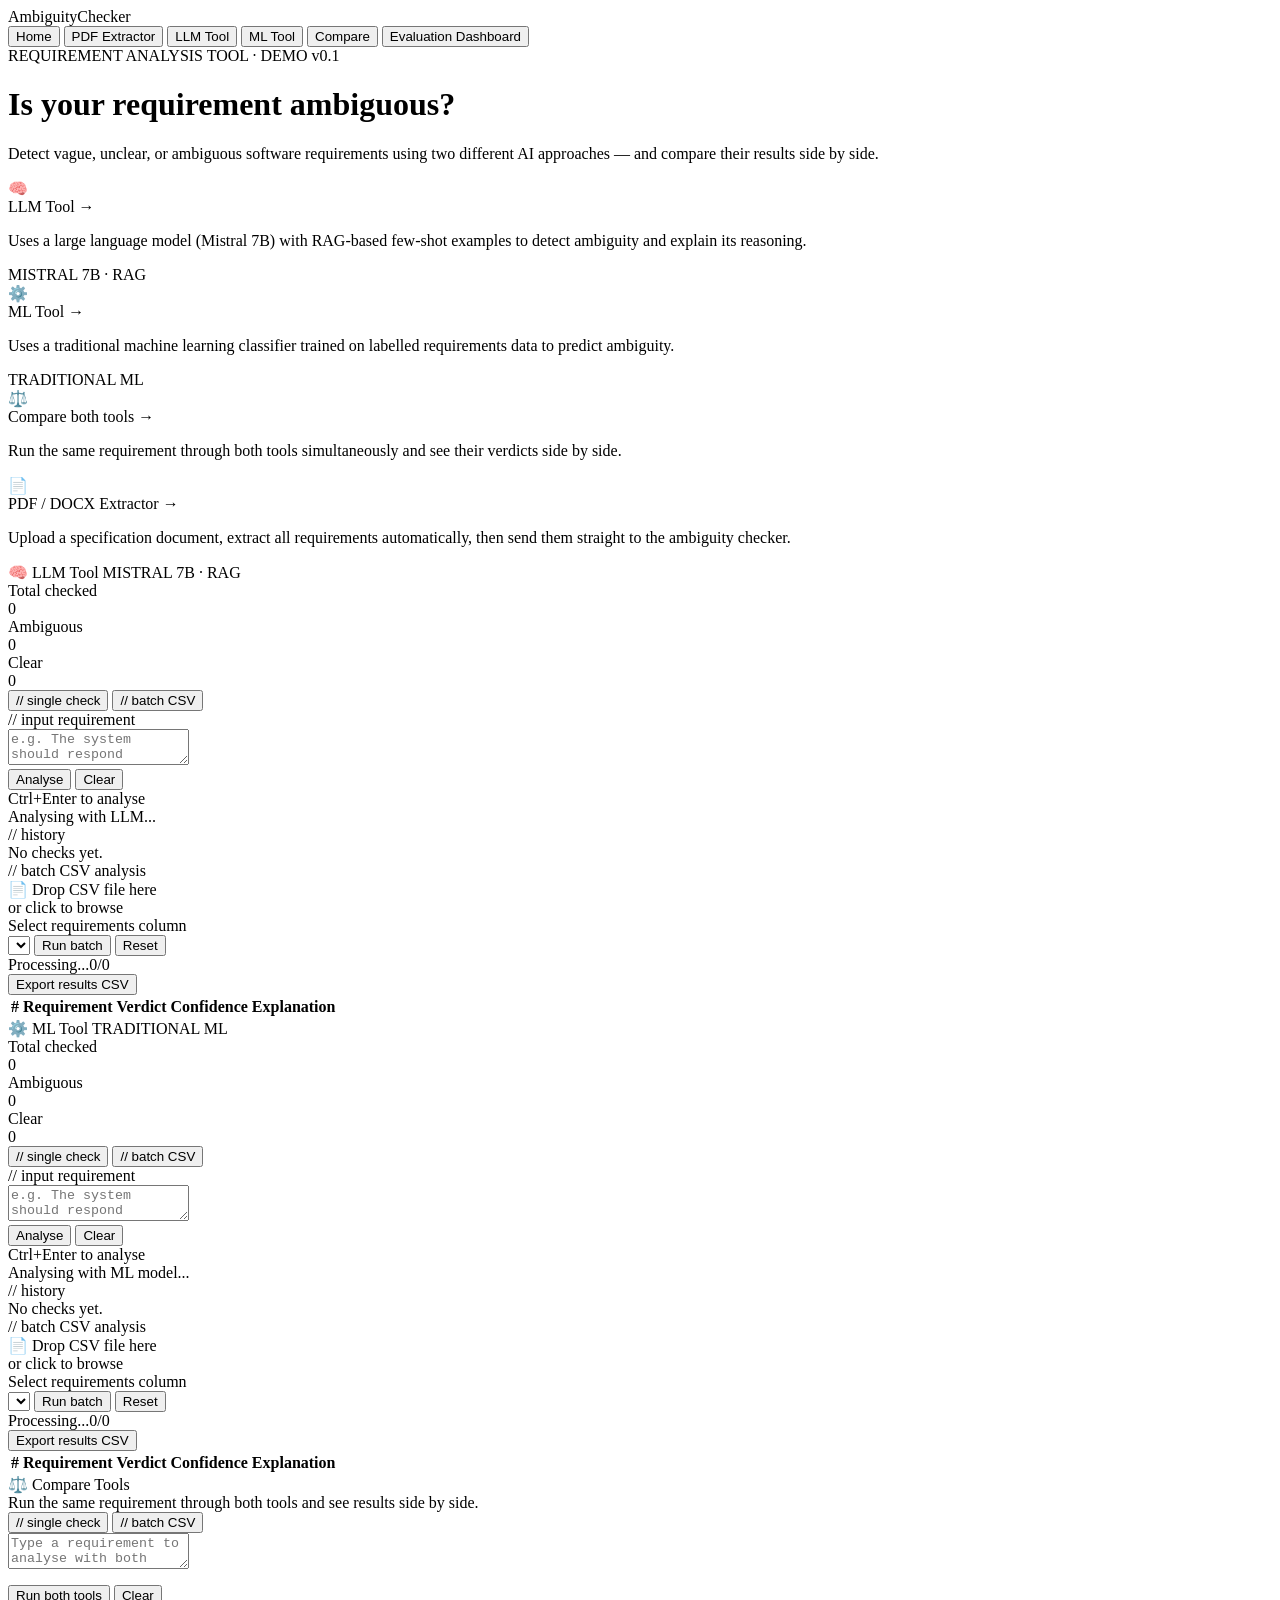
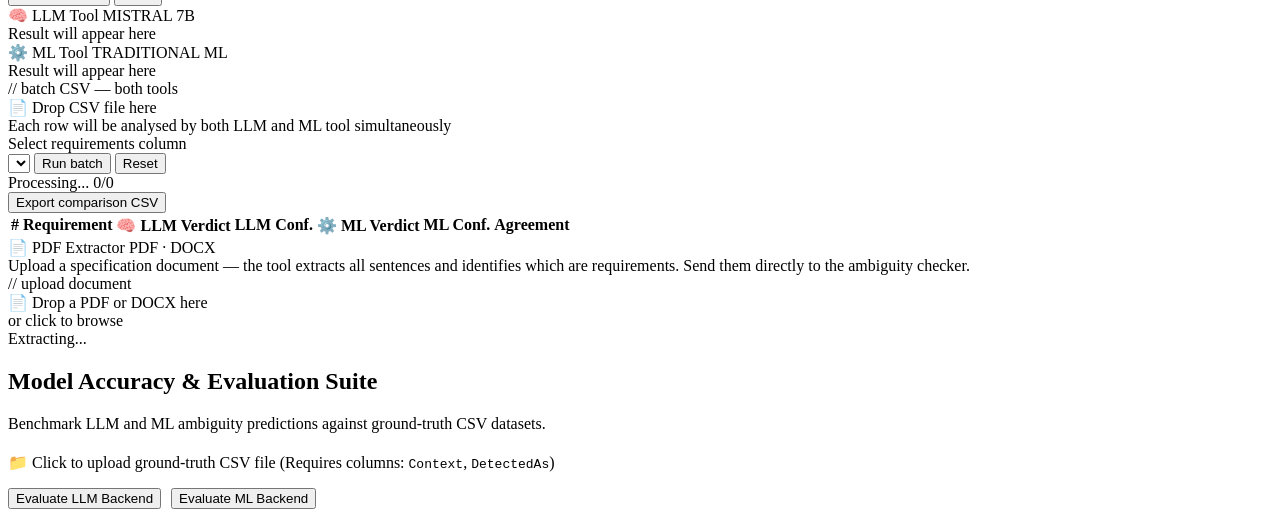
==== commit 4402cc5b: "evaluation_dashboard checking" ====
--- a/frontend/index.html
+++ b/frontend/index.html
@@ -20,6 +20,7 @@
     <button class="nav-btn" id="nav-llm"      onclick="goTo('llm')">LLM Tool</button>
     <button class="nav-btn" id="nav-ml"       onclick="goTo('ml')">ML Tool</button>
     <button class="nav-btn" id="nav-compare"  onclick="goTo('compare')">Compare</button>
+    <button class="nav-btn" id="nav-eval"     onclick="goTo('eval')">Evaluation Dashboard</button>
   </div>
 </nav>
 
@@ -447,6 +448,60 @@
   </div>
 </div>
 
-<script src="/static/app.js"></script>
+<!-- ═══════════════════════════════════════════════════
+     EVALUATION PAGE
+════════════════════════════════════════════════════ -->    
+<div class="page" id="page-eval">
+  <div class="container">
+    <h2>Model Accuracy & Evaluation Suite</h2>
+    <p class="tool-sub">Benchmark LLM and ML ambiguity predictions against ground-truth CSV datasets.</p>
+
+    <div class="panel" style="margin-top:20px;">
+      <div class="drop-zone" onclick="document.getElementById('eval-file-input').click()">
+        <p>📁 Click to upload ground-truth CSV file (Requires columns: <code>Context</code>, <code>DetectedAs</code>)</p>
+        <input type="file" id="eval-file-input" accept=".csv" style="display:none" onchange="loadEvalCSV(event)">
+      </div>
+      <div id="eval-file-info" style="margin-top:10px; font-weight:bold; color:var(--llm)"></div>
+
+      <div style="margin-top:15px; display:flex; gap:10px;">
+        <button class="btn-primary" onclick="startLiveEvaluation('llm')">Evaluate LLM Backend</button>
+        <button class="btn-primary ml" onclick="startLiveEvaluation('ml')">Evaluate ML Backend</button>
+      </div>
+    </div>
+
+    <div class="panel" id="eval-metrics-panel" style="display:none; margin-top:20px;">
+      <h3>Live Metrics Summary</h3>
+      <div style="display:flex; gap:20px; margin-top:10px;">
+        <div>Processed: <span id="eval-processed-count">0 / 0</span></div>
+        <div>Accuracy: <strong id="eval-accuracy-val" style="color:var(--llm)">0%</strong></div>
+        <div>Correct Predictions: <span id="eval-correct-count" style="color:var(--llm)">0</span></div>
+        <div>Mismatches: <span id="eval-wrong-count" style="color:var(--accent)">0</span></div>
+      </div>
+      
+      <div style="width:100%; background:var(--surface2); height:12px; border-radius:6px; margin-top:15px; overflow:hidden; border:1px solid var(--border);">
+        <div id="eval-progress-bar" style="width:0%; background:var(--llm); height:100%; transition: width 0.2s;"></div>
+      </div>
+    </div>
+
+    <div class="panel" id="eval-table-panel" style="display:none; margin-top:20px;">
+      <h3>Predicted vs. Actual Table</h3>
+      <div class="table-wrap visible" style="max-height:450px; overflow-y:auto;">
+        <table class="results-table">
+          <thead>
+            <tr>
+              <th>#</th>
+              <th>Requirement Text</th>
+              <th>Actual Label</th>
+              <th>Predicted Label</th>
+              <th>Status</th>
+              <th>Confidence</th>
+            </tr>
+          </thead>
+          <tbody id="eval-tbody"></tbody>
+        </table>
+      </div>
+    </div>
+
+  </div> </div> <script src="app.js"></script>
 </body>
 </html>
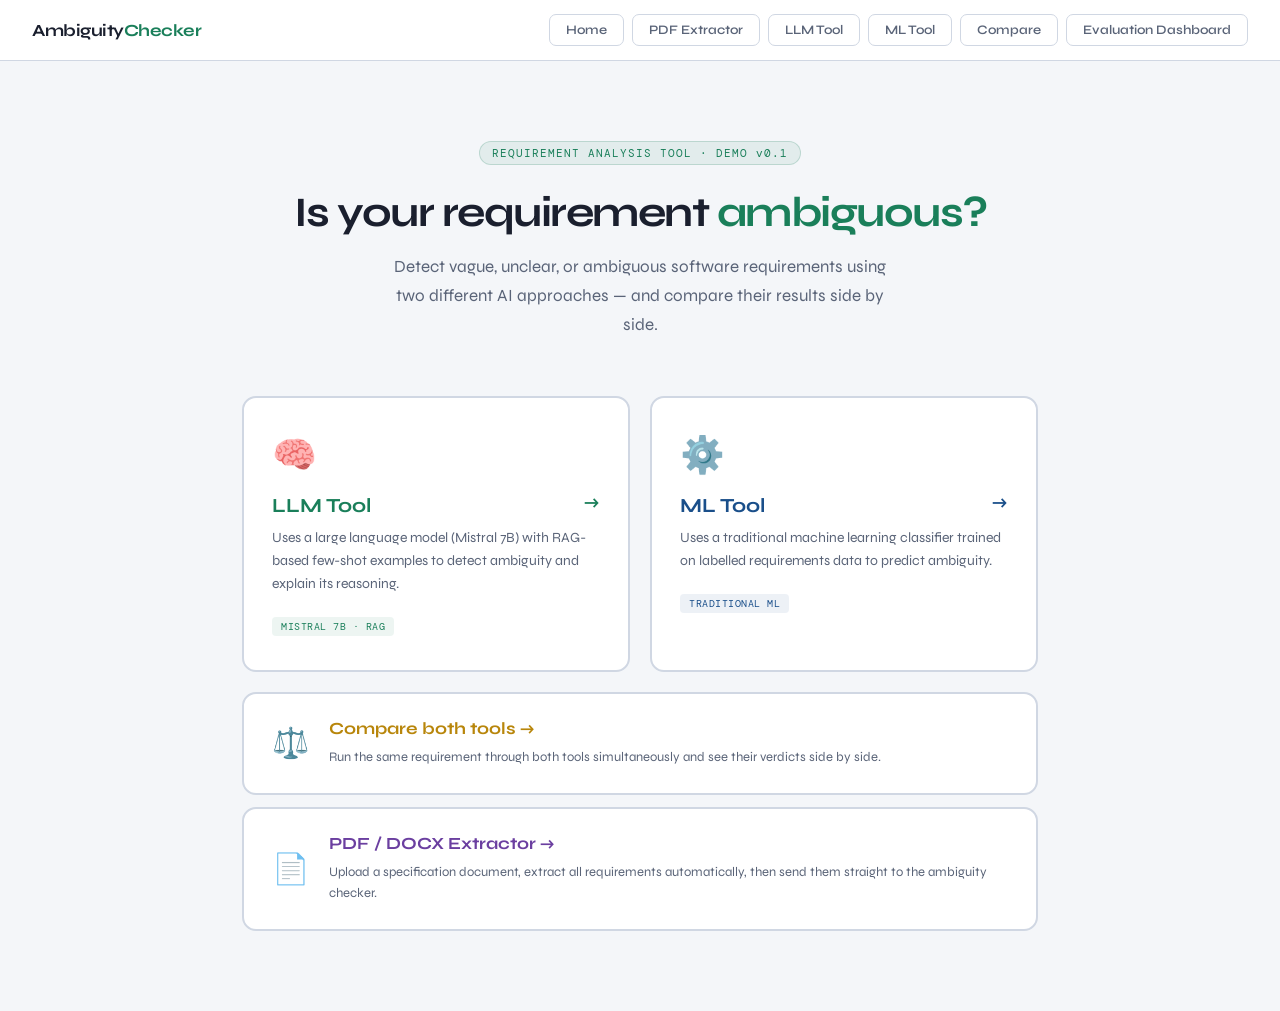
==== commit 81ab0522: "Evaluation dashboard fine tuning" ====
--- a/frontend/index.html
+++ b/frontend/index.html
@@ -5,7 +5,7 @@
   <meta name="viewport" content="width=device-width, initial-scale=1.0">
   <title>Requirement Ambiguity Checker</title>
   <link href="https://fonts.googleapis.com/css2?family=DM+Mono:wght@400;500&family=Syne:wght@400;600;700&display=swap" rel="stylesheet">
-  <link rel="stylesheet" href="/static/style.css">
+  <link rel="stylesheet" href="style.css">
 </head>
 <body>
 
@@ -486,19 +486,19 @@
     <div class="panel" id="eval-table-panel" style="display:none; margin-top:20px;">
       <h3>Predicted vs. Actual Table</h3>
       <div class="table-wrap visible" style="max-height:450px; overflow-y:auto;">
-        <table class="results-table">
-          <thead>
-            <tr>
-              <th>#</th>
-              <th>Requirement Text</th>
-              <th>Actual Label</th>
-              <th>Predicted Label</th>
-              <th>Status</th>
-              <th>Confidence</th>
-            </tr>
-          </thead>
-          <tbody id="eval-tbody"></tbody>
-        </table>
+        <table class="eval-table">
+        <thead>
+          <tr>
+            <th>#</th>
+            <th>Requirement Text</th>
+            <th>Actual Label</th>
+            <th>Predicted Label</th>
+            <th>Status</th>
+            <th>Confidence</th>
+            <th>Reasoning</th> </tr>
+        </thead>
+        <tbody id="eval-tbody"></tbody>
+      </table>
       </div>
     </div>
 
--- a/frontend/style.css
+++ b/frontend/style.css
@@ -0,0 +1,473 @@
+/* ═══════════════════════════════════════════════════
+   VARIABLES & RESET
+════════════════════════════════════════════════════ */
+*, *::before, *::after { box-sizing: border-box; margin: 0; padding: 0; }
+
+:root {
+  --bg:       #f4f6f9;
+  --surface:  #ffffff;
+  --surface2: #eef1f5;
+  --border:   #d0d7e3;
+  --accent:   #cc3333;   /* ambiguous red */
+  --llm:      #1a7f5a;   /* green */
+  --ml:       #1a4f8a;   /* blue */
+  --amber:    #b8860b;
+  --text:     #1a1f2e;
+  --muted:    #5a6478;
+  --pipeline: #6b3fa0;
+  --font-head: 'Syne', sans-serif;
+  --font-mono: 'DM Mono', monospace;
+}
+
+body {
+  background: var(--bg);
+  color: var(--text);
+  font-family: var(--font-head);
+  font-size: 16px;
+  min-height: 100vh;
+}
+
+/* ═══════════════════════════════════════════════════
+   PAGE ROUTING
+════════════════════════════════════════════════════ */
+.page         { display: none; min-height: 100vh; }
+.page.active  { display: block; }
+.nav-btn.active-nav {
+  color: var(--text);
+  border-bottom: 2px solid var(--text);
+}
+
+/* ═══════════════════════════════════════════════════
+   NAV
+════════════════════════════════════════════════════ */
+nav {
+  background: var(--surface);
+  border-bottom: 1px solid var(--border);
+  padding: 14px 32px;
+  display: flex;
+  align-items: center;
+  justify-content: space-between;
+  position: sticky;
+  top: 0;
+  z-index: 100;
+}
+
+.nav-brand {
+  font-size: 17px;
+  font-weight: 700;
+  letter-spacing: -0.5px;
+  cursor: pointer;
+}
+.nav-brand span { color: var(--llm); }
+
+.nav-links { display: flex; gap: 8px; }
+
+.nav-btn {
+  font-family: var(--font-head);
+  font-size: 13px;
+  font-weight: 600;
+  border: 1px solid var(--border);
+  border-radius: 7px;
+  background: transparent;
+  color: var(--muted);
+  padding: 7px 16px;
+  cursor: pointer;
+  transition: all 0.15s;
+}
+.nav-btn:hover       { background: var(--surface2); color: var(--text); }
+.nav-btn.active-nav  { background: var(--text); color: var(--surface); border-color: var(--text); }
+
+/* ═══════════════════════════════════════════════════
+   HOME PAGE
+════════════════════════════════════════════════════ */
+.home-wrap {
+  max-width: 860px;
+  margin: 0 auto;
+  padding: 80px 32px;
+  text-align: center;
+}
+
+.home-badge {
+  font-family: var(--font-mono);
+  font-size: 11px;
+  color: var(--llm);
+  background: rgba(26,127,90,0.08);
+  border: 1px solid rgba(26,127,90,0.2);
+  padding: 4px 12px;
+  border-radius: 20px;
+  display: inline-block;
+  margin-bottom: 24px;
+  letter-spacing: 1px;
+}
+
+.home-title {
+  font-size: 42px;
+  font-weight: 700;
+  letter-spacing: -1.5px;
+  line-height: 1.15;
+  margin-bottom: 16px;
+}
+.home-title span { color: var(--llm); }
+
+.home-sub {
+  font-size: 17px;
+  color: var(--muted);
+  max-width: 520px;
+  margin: 0 auto 56px;
+  line-height: 1.7;
+}
+
+.tool-cards {
+  display: grid;
+  grid-template-columns: 1fr 1fr;
+  gap: 20px;
+  margin-bottom: 20px;
+}
+
+.tool-card {
+  background: var(--surface);
+  border: 2px solid var(--border);
+  border-radius: 14px;
+  padding: 36px 28px;
+  cursor: pointer;
+  text-align: left;
+  transition: border-color 0.2s, transform 0.15s, box-shadow 0.2s;
+}
+.tool-card:hover              { transform: translateY(-3px); box-shadow: 0 8px 32px rgba(0,0,0,0.08); }
+.tool-card.llm-card:hover     { border-color: var(--llm); }
+.tool-card.ml-card:hover      { border-color: var(--ml); }
+
+.card-icon  { font-size: 36px; margin-bottom: 16px; }
+.card-title { font-size: 20px; font-weight: 700; margin-bottom: 8px; }
+.card-arrow { float: right; font-size: 18px; margin-top: -2px; }
+
+.llm-card .card-title { color: var(--llm); }
+.ml-card  .card-title { color: var(--ml); }
+
+.card-desc {
+  font-size: 14px;
+  color: var(--muted);
+  line-height: 1.65;
+  margin-bottom: 20px;
+}
+
+.card-tag {
+  font-family: var(--font-mono);
+  font-size: 10px;
+  padding: 3px 9px;
+  border-radius: 4px;
+  letter-spacing: 0.5px;
+}
+.llm-card .card-tag { background: rgba(26,127,90,0.08);  color: var(--llm); }
+.ml-card  .card-tag { background: rgba(26,79,138,0.08);   color: var(--ml);  }
+
+.compare-card {
+  background: var(--surface);
+  border: 2px solid var(--border);
+  border-radius: 14px;
+  padding: 24px 28px;
+  cursor: pointer;
+  display: flex;
+  align-items: center;
+  gap: 20px;
+  text-align: left;
+  transition: border-color 0.2s, transform 0.15s, box-shadow 0.2s;
+}
+.compare-card:hover { transform: translateY(-2px); box-shadow: 0 8px 32px rgba(0,0,0,0.08); border-color: var(--amber); }
+.compare-card .card-title { color: var(--amber); font-size: 17px; }
+.compare-card .card-desc  { margin-bottom: 0; font-size: 13px; }
+.compare-icon { font-size: 30px; }
+
+/* ═══════════════════════════════════════════════════
+   TOOL PAGES — SHARED LAYOUT
+════════════════════════════════════════════════════ */
+.tool-wrap {
+  max-width: 1100px;
+  margin: 0 auto;
+  padding: 32px;
+}
+
+.tool-header   { margin-bottom: 28px; }
+.tool-title    { font-size: 24px; font-weight: 700; letter-spacing: -0.5px; display: flex; align-items: center; gap: 10px; }
+
+.tool-badge  { font-family: var(--font-mono); font-size: 10px; padding: 3px 10px; border-radius: 4px; letter-spacing: 0.5px; font-weight: 500; }
+.llm-badge   { background: rgba(26,127,90,0.1);  color: var(--llm); border: 1px solid rgba(26,127,90,0.2); }
+.ml-badge    { background: rgba(26,79,138,0.1);  color: var(--ml);  border: 1px solid rgba(26,79,138,0.2); }
+
+/* Stats */
+.stats-row { display: grid; grid-template-columns: repeat(3, 1fr); gap: 12px; margin-bottom: 20px; }
+
+.stat-card  { background: var(--surface); border: 1px solid var(--border); border-radius: 10px; padding: 16px 20px; }
+.stat-label { font-family: var(--font-mono); font-size: 10px; color: var(--muted); text-transform: uppercase; letter-spacing: 1px; margin-bottom: 6px; }
+.stat-value { font-size: 30px; font-weight: 700; letter-spacing: -1px; }
+.stat-value.green { color: var(--llm); }
+.stat-value.red   { color: var(--accent); }
+.stat-value.blue  { color: var(--ml); }
+
+/* Tabs */
+.tabs { display: flex; margin-bottom: 16px; background: var(--surface); border: 1px solid var(--border); border-radius: 10px; overflow: hidden; }
+
+.tab {
+  flex: 1;
+  padding: 12px 20px;
+  font-family: var(--font-mono);
+  font-size: 11px;
+  text-transform: uppercase;
+  letter-spacing: 1px;
+  color: var(--muted);
+  cursor: pointer;
+  text-align: center;
+  border: none;
+  background: transparent;
+  transition: background 0.15s, color 0.15s;
+}
+.tab.active { background: var(--surface2); color: var(--text); font-weight: 500; }
+
+.tab-content        { display: none; }
+.tab-content.active { display: block; }
+
+/* Grid & Panels */
+.main-grid { display: grid; grid-template-columns: 1fr 300px; gap: 16px; align-items: start; }
+
+.panel        { background: var(--surface); border: 1px solid var(--border); border-radius: 10px; overflow: hidden; }
+.panel-header { padding: 13px 20px; border-bottom: 1px solid var(--border); font-family: var(--font-mono); font-size: 11px; color: var(--muted); text-transform: uppercase; letter-spacing: 1px; }
+.input-area   { padding: 20px; }
+
+/* Textarea */
+textarea {
+  width: 100%;
+  background: var(--surface2);
+  border: 1px solid var(--border);
+  border-radius: 8px;
+  color: var(--text);
+  font-family: var(--font-head);
+  font-size: 17px;
+  padding: 14px 16px;
+  resize: vertical;
+  min-height: 110px;
+  outline: none;
+  transition: border-color 0.2s;
+  line-height: 1.6;
+}
+textarea:focus       { border-color: var(--llm); }
+textarea::placeholder { color: var(--muted); }
+
+/* Buttons */
+.btn-row { display: flex; gap: 10px; margin-top: 12px; }
+
+button {
+  font-family: var(--font-head);
+  font-size: 14px;
+  font-weight: 600;
+  border: none;
+  border-radius: 8px;
+  cursor: pointer;
+  padding: 10px 22px;
+  transition: all 0.15s;
+}
+button:active { transform: scale(0.97); }
+
+.btn-primary           { background: var(--llm); color: #fff; flex: 1; }
+.btn-primary.ml        { background: var(--ml); }
+.btn-primary:disabled  { opacity: 0.5; cursor: not-allowed; }
+.btn-secondary         { background: var(--surface2); color: var(--muted); border: 1px solid var(--border); }
+.btn-export            { background: var(--surface2); color: var(--muted); border: 1px solid var(--border); font-size: 12px; padding: 7px 14px; flex: 0 0 auto; }
+
+.hint { font-family: var(--font-mono); font-size: 10px; color: var(--muted); margin-top: 8px; }
+
+/* Result box */
+.result-box         { margin: 0 20px 20px; background: var(--surface2); border: 1px solid var(--border); border-radius: 8px; padding: 16px; display: none; }
+.result-box.visible { display: block; }
+
+.verdict-pill          { display: inline-block; font-family: var(--font-mono); font-size: 12px; font-weight: 500; padding: 4px 12px; border-radius: 20px; margin-bottom: 12px; letter-spacing: 0.5px; }
+.verdict-pill.ambiguous { background: rgba(204,51,51,0.1);  color: var(--accent); border: 1px solid rgba(204,51,51,0.25); }
+.verdict-pill.clear     { background: rgba(26,127,90,0.1);  color: var(--llm);    border: 1px solid rgba(26,127,90,0.25); }
+
+.conf-label { font-family: var(--font-mono); font-size: 10px; color: var(--muted); display: flex; justify-content: space-between; margin-bottom: 5px; }
+.conf-track { height: 5px; background: var(--border); border-radius: 3px; overflow: hidden; margin-bottom: 12px; }
+.conf-fill            { height: 100%; border-radius: 3px; background: var(--llm); transition: width 0.5s ease; }
+.conf-fill.ambiguous  { background: var(--accent); }
+.conf-fill.ml         { background: var(--ml); }
+
+.section-label { font-family: var(--font-mono); font-size: 10px; color: var(--muted); text-transform: uppercase; letter-spacing: 1px; margin-bottom: 6px; margin-top: 12px; }
+
+.rewrite-box {
+  background: rgba(26,127,90,0.05);
+  border: 1px solid rgba(26,127,90,0.15);
+  border-radius: 6px;
+  padding: 10px 12px;
+  font-size: 14px;
+  color: var(--text);
+  line-height: 1.6;
+  margin-top: 4px;
+}
+
+/* Loading */
+.loading-state         { text-align: center; padding: 20px; font-family: var(--font-mono); font-size: 12px; color: var(--muted); display: none; }
+.loading-state.visible { display: block; }
+
+.spinner    { display: inline-block; width: 16px; height: 16px; border: 2px solid var(--border); border-top-color: var(--llm); border-radius: 50%; animation: spin 0.8s linear infinite; vertical-align: middle; margin-right: 8px; }
+.spinner.ml { border-top-color: var(--ml); }
+@keyframes spin { to { transform: rotate(360deg); } }
+
+/* Error */
+.error-msg         { font-family: var(--font-mono); font-size: 12px; color: var(--accent); padding: 10px 16px; background: rgba(204,51,51,0.05); border: 1px solid rgba(204,51,51,0.2); border-radius: 6px; margin: 0 20px 16px; display: none; line-height: 1.5; white-space: pre-line; }
+.error-msg.visible { display: block; }
+
+/* History */
+.history-list { padding: 12px; display: flex; flex-direction: column; gap: 8px; max-height: 480px; overflow-y: auto; }
+.history-list::-webkit-scrollbar       { width: 4px; }
+.history-list::-webkit-scrollbar-thumb { background: var(--border); border-radius: 2px; }
+
+.history-item       { background: var(--surface2); border: 1px solid var(--border); border-radius: 8px; padding: 12px; cursor: pointer; transition: border-color 0.15s; }
+.history-item:hover { border-color: var(--llm); }
+
+.h-text { font-size: 12px; color: var(--text); margin-bottom: 6px; line-height: 1.4; display: -webkit-box; -webkit-line-clamp: 2; -webkit-box-orient: vertical; overflow: hidden; }
+.history-meta { display: flex; align-items: center; justify-content: space-between; }
+
+.h-pill          { font-family: var(--font-mono); font-size: 10px; padding: 2px 7px; border-radius: 3px; font-weight: 500; }
+.h-pill.ambiguous { background: rgba(204,51,51,0.1); color: var(--accent); }
+.h-pill.clear     { background: rgba(26,127,90,0.1); color: var(--llm); }
+.h-time           { font-family: var(--font-mono); font-size: 10px; color: var(--muted); }
+
+.empty-state { text-align: center; padding: 32px 16px; font-family: var(--font-mono); font-size: 11px; color: var(--muted); line-height: 1.8; }
+
+/* ═══════════════════════════════════════════════════
+   CSV BATCH
+════════════════════════════════════════════════════ */
+.drop-zone {
+  border: 2px dashed var(--border);
+  border-radius: 10px;
+  padding: 40px 20px;
+  text-align: center;
+  cursor: pointer;
+  background: var(--surface2);
+  margin: 20px;
+  transition: all 0.2s;
+}
+.drop-zone:hover, .drop-zone.dragover         { border-color: var(--llm); background: rgba(26,127,90,0.03); }
+.drop-zone.ml-drop:hover,
+.drop-zone.ml-drop.dragover                   { border-color: var(--ml);  background: rgba(26,79,138,0.03); }
+
+.drop-title { font-size: 15px; font-weight: 600; margin-bottom: 6px; }
+.drop-sub   { font-family: var(--font-mono); font-size: 11px; color: var(--muted); }
+
+.column-picker         { margin: 0 20px 20px; padding: 16px; background: var(--surface2); border: 1px solid var(--border); border-radius: 8px; display: none; }
+.column-picker.visible { display: block; }
+.picker-label { font-family: var(--font-mono); font-size: 10px; color: var(--muted); text-transform: uppercase; letter-spacing: 1px; margin-bottom: 8px; }
+.picker-row   { display: flex; gap: 10px; align-items: center; }
+
+select { background: var(--surface); border: 1px solid var(--border); color: var(--text); font-family: var(--font-mono); font-size: 13px; padding: 8px 12px; border-radius: 6px; outline: none; flex: 1; cursor: pointer; }
+select:focus { border-color: var(--llm); }
+
+.csv-preview { margin: 0 20px 12px; font-family: var(--font-mono); font-size: 11px; color: var(--muted); }
+
+.progress-wrap         { margin: 0 20px 16px; display: none; }
+.progress-wrap.visible { display: block; }
+.progress-label { font-family: var(--font-mono); font-size: 11px; color: var(--muted); display: flex; justify-content: space-between; margin-bottom: 6px; }
+.progress-track { height: 6px; background: var(--border); border-radius: 3px; overflow: hidden; }
+.progress-fill    { height: 100%; border-radius: 3px; background: var(--llm); transition: width 0.3s ease; width: 0%; }
+.progress-fill.ml { background: var(--ml); }
+
+.export-row { display: none; justify-content: flex-end; gap: 8px; margin: 0 20px 16px; }
+
+.table-wrap         { margin: 0 20px 20px; overflow-x: auto; display: none; max-height: 400px; overflow-y: auto; }
+.table-wrap.visible { display: block; }
+.table-wrap::-webkit-scrollbar       { width: 4px; height: 4px; }
+.table-wrap::-webkit-scrollbar-thumb { background: var(--border); border-radius: 2px; }
+
+.results-table { width: 100%; border-collapse: collapse; font-size: 13px; }
+.results-table th { font-family: var(--font-mono); font-size: 10px; text-transform: uppercase; letter-spacing: 1px; color: var(--muted); padding: 10px 12px; text-align: left; border-bottom: 1px solid var(--border); white-space: nowrap; position: sticky; top: 0; background: var(--surface); }
+.results-table td { padding: 10px 12px; border-bottom: 1px solid var(--border); vertical-align: top; line-height: 1.5; }
+.results-table tr:last-child td { border-bottom: none; }
+.results-table tr:hover td      { background: var(--surface2); }
+
+.tbl-pill          { font-family: var(--font-mono); font-size: 10px; padding: 2px 8px; border-radius: 3px; white-space: nowrap; }
+.tbl-pill.ambiguous { background: rgba(204,51,51,0.1); color: var(--accent); }
+.tbl-pill.clear     { background: rgba(26,127,90,0.1); color: var(--llm); }
+.tbl-req  { max-width: 200px; color: var(--text); }
+.tbl-conf { font-family: var(--font-mono); font-size: 11px; color: var(--muted); white-space: nowrap; }
+
+/* ═══════════════════════════════════════════════════
+   COMPARE PAGE
+════════════════════════════════════════════════════ */
+.compare-wrap   { max-width: 1100px; margin: 0 auto; padding: 32px; }
+.compare-header { margin-bottom: 28px; }
+.compare-title  { font-size: 24px; font-weight: 700; letter-spacing: -0.5px; margin-bottom: 6px; }
+.compare-sub    { font-size: 14px; color: var(--muted); }
+
+.compare-input-box {
+  background: var(--surface);
+  border: 1px solid var(--border);
+  border-radius: 10px;
+  padding: 20px;
+  margin-bottom: 20px;
+}
+.compare-input-box textarea { min-height: 80px; }
+
+.agree-badge         { text-align: center; padding: 14px; margin-bottom: 16px; border-radius: 8px; font-weight: 600; font-size: 14px; display: none; }
+.agree-badge.visible { display: block; }
+.agree-badge.agree    { background: rgba(26,127,90,0.08);  color: var(--llm);   border: 1px solid rgba(26,127,90,0.2); }
+.agree-badge.disagree { background: rgba(184,134,11,0.08); color: var(--amber); border: 1px solid rgba(184,134,11,0.2); }
+
+.compare-grid { display: grid; grid-template-columns: 1fr 1fr; gap: 16px; }
+
+.compare-panel        { background: var(--surface); border: 2px solid var(--border); border-radius: 10px; overflow: hidden; }
+.compare-panel.llm-panel { border-color: rgba(26,127,90,0.3); }
+.compare-panel.ml-panel  { border-color: rgba(26,79,138,0.3);  }
+
+.compare-panel-header { padding: 14px 20px; border-bottom: 1px solid var(--border); display: flex; align-items: center; gap: 10px; }
+.compare-panel-title      { font-weight: 700; font-size: 15px; }
+.compare-panel-title.llm  { color: var(--llm); }
+.compare-panel-title.ml   { color: var(--ml);  }
+
+.compare-result { padding: 20px; min-height: 160px; }
+.compare-empty  { font-family: var(--font-mono); font-size: 11px; color: var(--muted); text-align: center; padding: 40px 20px; }
+
+/* ═══════════════════════════════════════════════════
+   UTILITY + PIPELINE PAGE
+════════════════════════════════════════════════════ */
+
+/* Generic hidden utility — used by pipeline page */
+.hidden { display: none; }
+
+/* Pipeline accent colour (purple — distinct from LLM green and ML blue) */
+.btn-primary.pipeline    { background: var(--pipeline); }
+.progress-fill.pipeline  { background: var(--pipeline); }
+.pipeline-panel          { border-color: rgba(100,53,180,0.3); }
+
+/* ═══════════════════════════════════════════════════
+   PIPELINE PAGE — additional styles
+════════════════════════════════════════════════════ */
+
+/* Tool subtitle line under the title */
+.tool-sub {
+  font-size: 14px;
+  color: var(--muted);
+  margin-top: 6px;
+  font-family: var(--font-head);
+}
+
+/* Pipeline badge */
+.pipeline-badge {
+  background: rgba(107,63,160,0.1);
+  color: var(--pipeline);
+  border: 1px solid rgba(107,63,160,0.25);
+}
+
+/* Pipeline drop zone hover */
+.drop-zone.pipeline-drop:hover,
+.drop-zone.pipeline-drop.dragover {
+  border-color: var(--pipeline);
+  background: rgba(107,63,160,0.03);
+}
+
+/* Pipeline primary buttons */
+.btn-primary.pipeline-btn          { background: var(--pipeline); }
+.btn-primary.pipeline-compare-btn  { background: var(--pipeline); }
+
+/* Pipeline progress bar fill */
+.progress-fill.pipeline-fill { background: var(--pipeline); }
+
+/* Pipeline home card hover */
+.compare-card.pipeline-home-card:hover { border-color: var(--pipeline); }
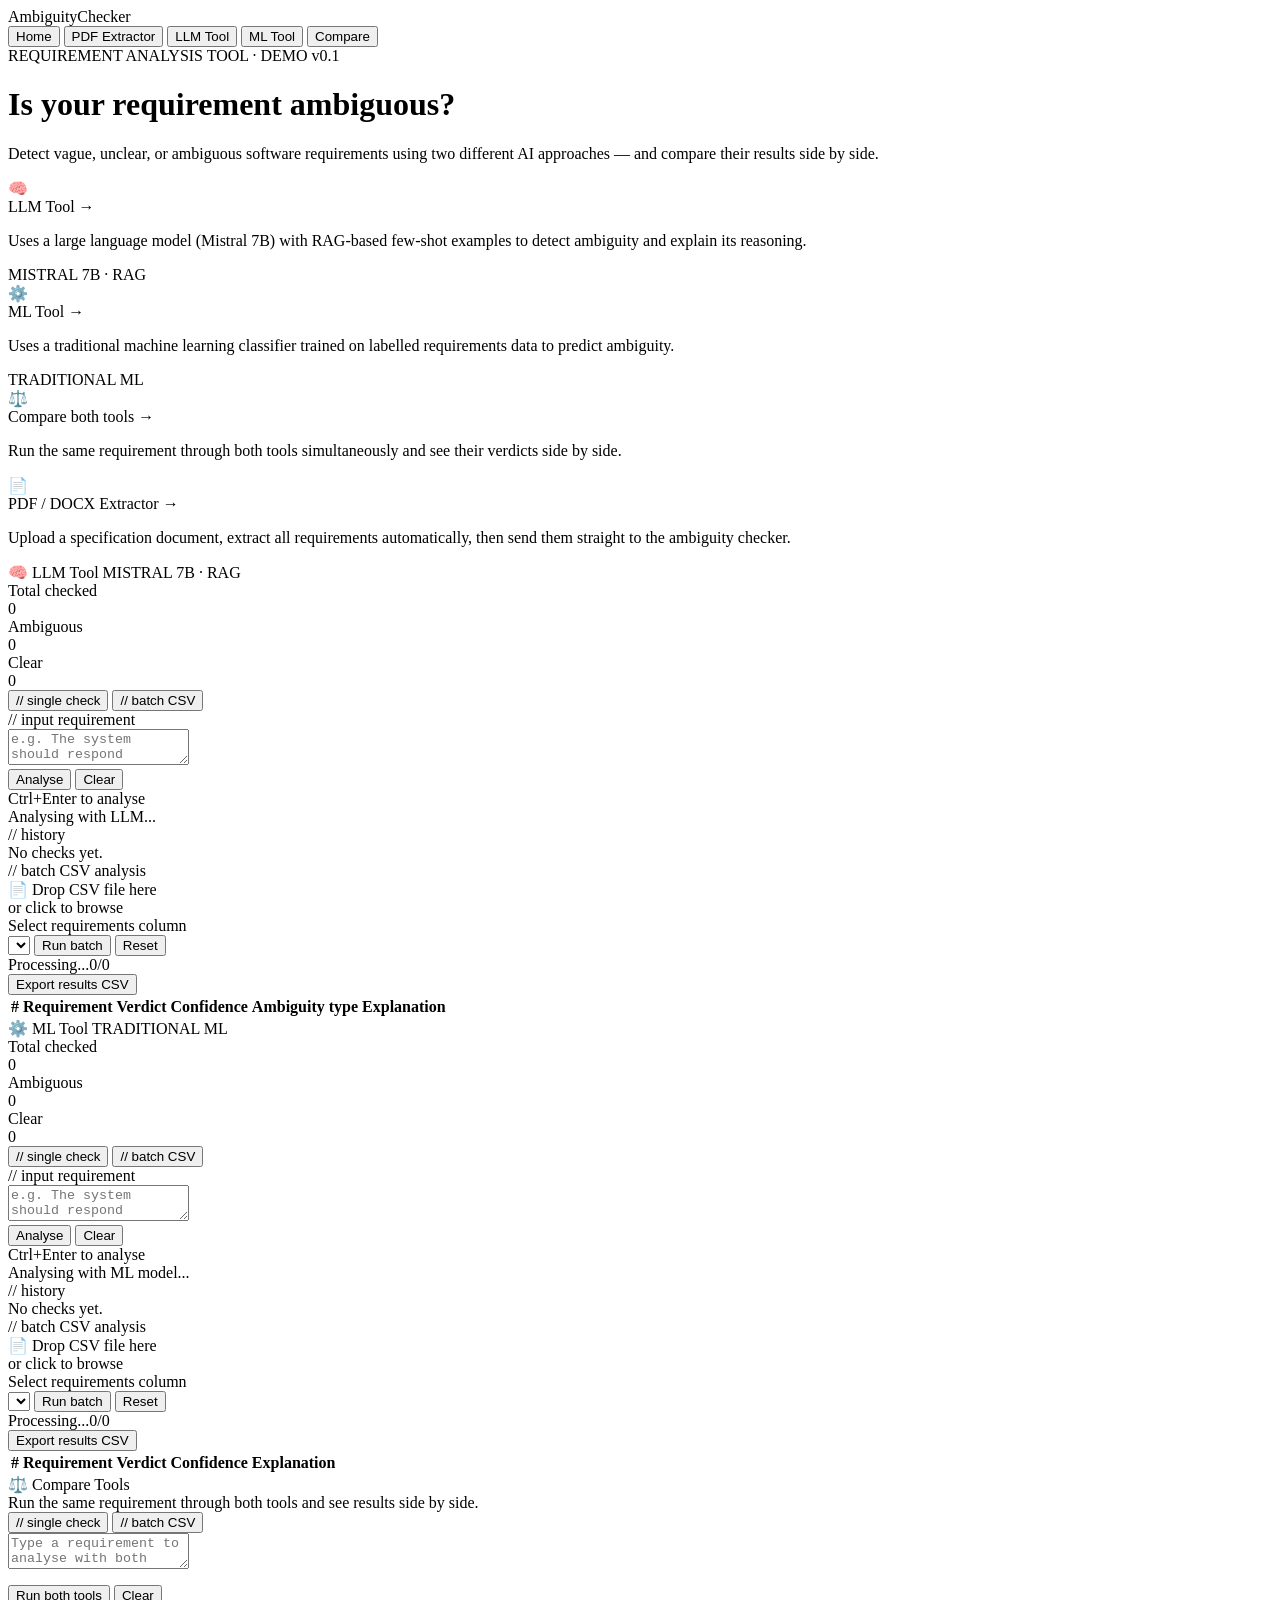
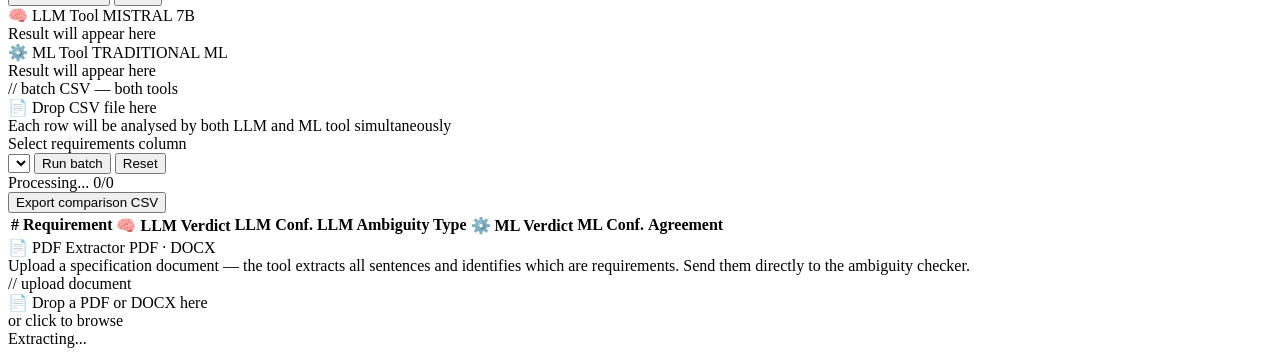
==== commit e5774a88: "updated code for version2 and evaluation" ====
--- a/frontend/index.html
+++ b/frontend/index.html
@@ -5,7 +5,7 @@
   <meta name="viewport" content="width=device-width, initial-scale=1.0">
   <title>Requirement Ambiguity Checker</title>
   <link href="https://fonts.googleapis.com/css2?family=DM+Mono:wght@400;500&family=Syne:wght@400;600;700&display=swap" rel="stylesheet">
-  <link rel="stylesheet" href="style.css">
+  <link rel="stylesheet" href="/static/style.css?v=2">
 </head>
 <body>
 
@@ -20,7 +20,6 @@
     <button class="nav-btn" id="nav-llm"      onclick="goTo('llm')">LLM Tool</button>
     <button class="nav-btn" id="nav-ml"       onclick="goTo('ml')">ML Tool</button>
     <button class="nav-btn" id="nav-compare"  onclick="goTo('compare')">Compare</button>
-    <button class="nav-btn" id="nav-eval"     onclick="goTo('eval')">Evaluation Dashboard</button>
   </div>
 </nav>
 
@@ -143,7 +142,7 @@
         </div>
         <div class="table-wrap" id="llm-table-wrap">
           <table class="results-table">
-            <thead><tr><th>#</th><th>Requirement</th><th>Verdict</th><th>Confidence</th><th>Explanation</th></tr></thead>
+            <thead><tr><th>#</th><th>Requirement</th><th>Verdict</th><th>Confidence</th><th>Ambiguity type</th><th>Explanation</th></tr></thead>
             <tbody id="llm-tbody"></tbody>
           </table>
         </div>
@@ -333,6 +332,7 @@
                 <th>Requirement</th>
                 <th>🧠 LLM Verdict</th>
                 <th>LLM Conf.</th>
+                <th>LLM Ambiguity Type</th>
                 <th>⚙️ ML Verdict</th>
                 <th>ML Conf.</th>
                 <th>Agreement</th>
@@ -448,60 +448,6 @@
   </div>
 </div>
 
-<!-- ═══════════════════════════════════════════════════
-     EVALUATION PAGE
-════════════════════════════════════════════════════ -->    
-<div class="page" id="page-eval">
-  <div class="container">
-    <h2>Model Accuracy & Evaluation Suite</h2>
-    <p class="tool-sub">Benchmark LLM and ML ambiguity predictions against ground-truth CSV datasets.</p>
-
-    <div class="panel" style="margin-top:20px;">
-      <div class="drop-zone" onclick="document.getElementById('eval-file-input').click()">
-        <p>📁 Click to upload ground-truth CSV file (Requires columns: <code>Context</code>, <code>DetectedAs</code>)</p>
-        <input type="file" id="eval-file-input" accept=".csv" style="display:none" onchange="loadEvalCSV(event)">
-      </div>
-      <div id="eval-file-info" style="margin-top:10px; font-weight:bold; color:var(--llm)"></div>
-
-      <div style="margin-top:15px; display:flex; gap:10px;">
-        <button class="btn-primary" onclick="startLiveEvaluation('llm')">Evaluate LLM Backend</button>
-        <button class="btn-primary ml" onclick="startLiveEvaluation('ml')">Evaluate ML Backend</button>
-      </div>
-    </div>
-
-    <div class="panel" id="eval-metrics-panel" style="display:none; margin-top:20px;">
-      <h3>Live Metrics Summary</h3>
-      <div style="display:flex; gap:20px; margin-top:10px;">
-        <div>Processed: <span id="eval-processed-count">0 / 0</span></div>
-        <div>Accuracy: <strong id="eval-accuracy-val" style="color:var(--llm)">0%</strong></div>
-        <div>Correct Predictions: <span id="eval-correct-count" style="color:var(--llm)">0</span></div>
-        <div>Mismatches: <span id="eval-wrong-count" style="color:var(--accent)">0</span></div>
-      </div>
-      
-      <div style="width:100%; background:var(--surface2); height:12px; border-radius:6px; margin-top:15px; overflow:hidden; border:1px solid var(--border);">
-        <div id="eval-progress-bar" style="width:0%; background:var(--llm); height:100%; transition: width 0.2s;"></div>
-      </div>
-    </div>
-
-    <div class="panel" id="eval-table-panel" style="display:none; margin-top:20px;">
-      <h3>Predicted vs. Actual Table</h3>
-      <div class="table-wrap visible" style="max-height:450px; overflow-y:auto;">
-        <table class="eval-table">
-        <thead>
-          <tr>
-            <th>#</th>
-            <th>Requirement Text</th>
-            <th>Actual Label</th>
-            <th>Predicted Label</th>
-            <th>Status</th>
-            <th>Confidence</th>
-            <th>Reasoning</th> </tr>
-        </thead>
-        <tbody id="eval-tbody"></tbody>
-      </table>
-      </div>
-    </div>
-
-  </div> </div> <script src="app.js"></script>
+<script src="/static/app.js?v=2"></script>
 </body>
 </html>
